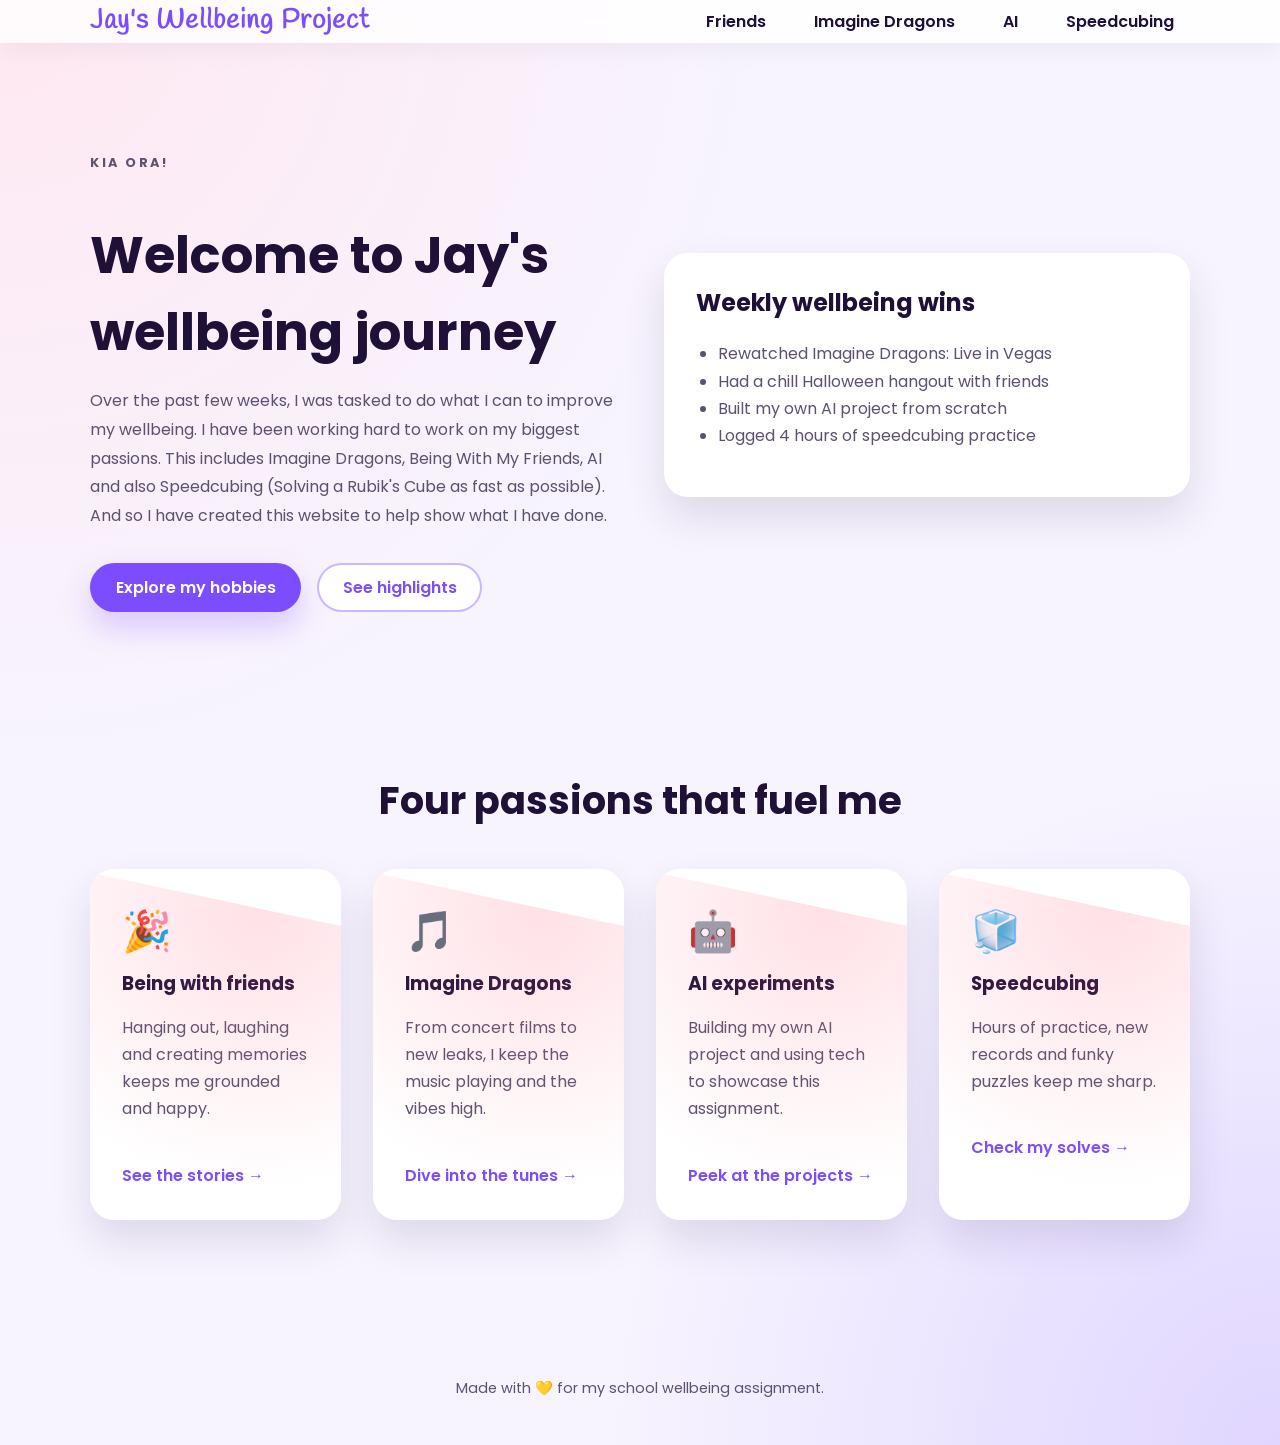
==== index.html @ 5866817c "Add multi-page wellbeing site for Jay's project" ====
<!DOCTYPE html>
<html lang="en">
  <head>
    <meta charset="UTF-8" />
    <meta name="viewport" content="width=device-width, initial-scale=1.0" />
    <title>Jay's Wellbeing Project</title>
    <link rel="preconnect" href="https://fonts.googleapis.com" />
    <link rel="preconnect" href="https://fonts.gstatic.com" crossorigin />
    <link
      href="https://fonts.googleapis.com/css2?family=Poppins:wght@300;400;600;700&family=Handlee&display=swap"
      rel="stylesheet"
    />
    <link rel="stylesheet" href="styles.css" />
  </head>
  <body>
    <header class="site-header">
      <div class="container flex-between">
        <a class="logo" href="index.html">Jay's Wellbeing Project</a>
        <nav class="main-nav">
          <a href="friends.html">Friends</a>
          <a href="imagine-dragons.html">Imagine Dragons</a>
          <a href="ai.html">AI</a>
          <a href="speedcubing.html">Speedcubing</a>
        </nav>
      </div>
    </header>

    <main>
      <section class="hero">
        <div class="container hero-content">
          <div class="hero-text">
            <p class="eyebrow">Kia ora!</p>
            <h1>Welcome to Jay's wellbeing journey</h1>
            <p>
              Over the past few weeks, I was tasked to do what I can to improve my
              wellbeing. I have been working hard to work on my biggest passions.
              This includes Imagine Dragons, Being With My Friends, AI and also
              Speedcubing (Solving a Rubik's Cube as fast as possible). And so I
              have created this website to help show what I have done.
            </p>
            <div class="hero-buttons">
              <a class="btn" href="friends.html">Explore my hobbies</a>
              <a class="btn secondary" href="#hobby-grid">See highlights</a>
            </div>
          </div>
          <div class="hero-card">
            <h2>Weekly wellbeing wins</h2>
            <ul>
              <li>Rewatched Imagine Dragons: Live in Vegas</li>
              <li>Had a chill Halloween hangout with friends</li>
              <li>Built my own AI project from scratch</li>
              <li>Logged 4 hours of speedcubing practice</li>
            </ul>
          </div>
        </div>
      </section>

      <section id="hobby-grid" class="hobby-grid">
        <div class="container">
          <h2>Four passions that fuel me</h2>
          <div class="grid">
            <a class="hobby-card" href="friends.html">
              <div class="emoji">🎉</div>
              <h3>Being with friends</h3>
              <p>
                Hanging out, laughing and creating memories keeps me grounded and
                happy.
              </p>
              <span class="link">See the stories →</span>
            </a>
            <a class="hobby-card" href="imagine-dragons.html">
              <div class="emoji">🎵</div>
              <h3>Imagine Dragons</h3>
              <p>
                From concert films to new leaks, I keep the music playing and the
                vibes high.
              </p>
              <span class="link">Dive into the tunes →</span>
            </a>
            <a class="hobby-card" href="ai.html">
              <div class="emoji">🤖</div>
              <h3>AI experiments</h3>
              <p>
                Building my own AI project and using tech to showcase this
                assignment.
              </p>
              <span class="link">Peek at the projects →</span>
            </a>
            <a class="hobby-card" href="speedcubing.html">
              <div class="emoji">🧊</div>
              <h3>Speedcubing</h3>
              <p>
                Hours of practice, new records and funky puzzles keep me sharp.
              </p>
              <span class="link">Check my solves →</span>
            </a>
          </div>
        </div>
      </section>
    </main>

    <footer class="site-footer">
      <div class="container">
        <p>Made with 💛 for my school wellbeing assignment.</p>
      </div>
    </footer>
  </body>
</html>
---- styles.css ----
:root {
  --bg: #f7f4ff;
  --bg-alt: #ffffff;
  --accent: #7c4dff;
  --accent-2: #ff6584;
  --text: #1e1037;
  --muted: #5d5170;
  --shadow: 0 20px 40px rgba(43, 22, 75, 0.12);
}

* {
  box-sizing: border-box;
}

body {
  margin: 0;
  font-family: "Poppins", sans-serif;
  color: var(--text);
  background: radial-gradient(circle at top left, #ffe8f1, transparent 40%),
    radial-gradient(circle at bottom right, #e0d6ff, transparent 35%), var(--bg);
  min-height: 100vh;
}

a {
  color: inherit;
  text-decoration: none;
}

a:hover,
a:focus {
  text-decoration: underline;
}

.container {
  width: min(1100px, 92vw);
  margin: 0 auto;
}

.flex-between {
  display: flex;
  justify-content: space-between;
  align-items: center;
  gap: 1.5rem;
}

.site-header {
  background: rgba(255, 255, 255, 0.8);
  backdrop-filter: blur(12px);
  position: sticky;
  top: 0;
  z-index: 10;
  box-shadow: 0 10px 20px rgba(30, 16, 55, 0.04);
}

.logo {
  font-family: "Handlee", cursive;
  font-size: 1.7rem;
  color: var(--accent);
  font-weight: 700;
  letter-spacing: 1px;
}

.main-nav {
  display: flex;
  gap: 1rem;
  font-weight: 600;
}

.main-nav a {
  padding: 0.55rem 1rem;
  border-radius: 999px;
  transition: all 0.2s ease;
}

.main-nav a:hover,
.main-nav a:focus {
  background: rgba(124, 77, 255, 0.15);
}

.main-nav a.active {
  background: var(--accent);
  color: white;
  box-shadow: 0 10px 20px rgba(124, 77, 255, 0.35);
}

.hero {
  padding: 6rem 0 4rem;
}

.hero-content {
  display: grid;
  gap: 3rem;
  grid-template-columns: repeat(auto-fit, minmax(280px, 1fr));
  align-items: center;
}

.hero-text h1 {
  font-size: clamp(2.5rem, 4vw, 3.5rem);
  margin-bottom: 1rem;
}

.eyebrow {
  text-transform: uppercase;
  letter-spacing: 0.2em;
  font-size: 0.8rem;
  color: var(--accent-2);
  font-weight: 700;
}

.hero-text p {
  line-height: 1.8;
  color: var(--muted);
}

.hero-buttons {
  display: flex;
  flex-wrap: wrap;
  gap: 1rem;
  margin-top: 2rem;
}

.btn {
  display: inline-flex;
  align-items: center;
  justify-content: center;
  padding: 0.75rem 1.6rem;
  border-radius: 999px;
  font-weight: 600;
  background: var(--accent);
  color: white;
  box-shadow: 0 15px 30px rgba(124, 77, 255, 0.25);
  transition: transform 0.2s ease, box-shadow 0.2s ease;
}

.btn.secondary {
  background: var(--bg-alt);
  color: var(--accent);
  box-shadow: inset 0 0 0 2px rgba(124, 77, 255, 0.4);
}

.btn:hover,
.btn:focus {
  transform: translateY(-2px);
  box-shadow: 0 20px 35px rgba(124, 77, 255, 0.28);
}

.hero-card {
  background: var(--bg-alt);
  padding: 2rem;
  border-radius: 24px;
  box-shadow: var(--shadow);
}

.hero-card h2 {
  margin-top: 0;
  font-size: 1.5rem;
}

.hero-card ul {
  padding-left: 1.4rem;
  color: var(--muted);
  line-height: 1.7;
}

.hobby-grid {
  padding: 4rem 0 6rem;
}

.hobby-grid h2 {
  text-align: center;
  margin-bottom: 2.5rem;
  font-size: clamp(2rem, 3vw, 2.5rem);
}

.hobby-grid .grid {
  display: grid;
  gap: 2rem;
  grid-template-columns: repeat(auto-fit, minmax(250px, 1fr));
}

.hobby-card {
  background: var(--bg-alt);
  padding: 2rem;
  border-radius: 24px;
  box-shadow: var(--shadow);
  position: relative;
  overflow: hidden;
  transition: transform 0.25s ease, box-shadow 0.25s ease;
}

.hobby-card::after {
  content: "";
  position: absolute;
  inset: auto -30% -30% -30%;
  height: 120%;
  background: radial-gradient(circle at top, rgba(255, 101, 132, 0.2), transparent 60%);
  transform: rotate(12deg);
}

.hobby-card:hover,
.hobby-card:focus {
  transform: translateY(-8px);
  box-shadow: 0 25px 45px rgba(30, 16, 55, 0.15);
}

.hobby-card h3 {
  margin: 0.5rem 0;
}

.hobby-card p {
  color: var(--muted);
  line-height: 1.7;
}

.hobby-card .link {
  display: inline-block;
  margin-top: 1.5rem;
  font-weight: 600;
  color: var(--accent);
}

.hobby-card .emoji {
  font-size: 2.5rem;
}

.site-footer {
  padding: 3rem 0 2rem;
  text-align: center;
  color: var(--muted);
  font-size: 0.9rem;
}

.page {
  padding-bottom: 4rem;
}

.page-hero {
  padding: 5rem 0 3rem;
  text-align: center;
}

.page-hero h1 {
  font-size: clamp(2.2rem, 3.5vw, 3rem);
  margin-bottom: 1rem;
}

.page-hero p {
  color: var(--muted);
  line-height: 1.8;
}

.page .narrow {
  max-width: 720px;
}

.card-grid .grid {
  display: grid;
  gap: 2rem;
  grid-template-columns: repeat(auto-fit, minmax(260px, 1fr));
}

.story-card {
  background: var(--bg-alt);
  padding: 2.2rem;
  border-radius: 24px;
  box-shadow: var(--shadow);
  position: relative;
  overflow: hidden;
}

.story-card::before {
  content: "";
  position: absolute;
  inset: -30% -40% auto -40%;
  height: 70%;
  background: radial-gradient(circle at top left, rgba(124, 77, 255, 0.2), transparent 70%);
  transform: rotate(-8deg);
}

.story-card h2 {
  margin-top: 0.4rem;
  font-size: 1.4rem;
}

.story-card p {
  position: relative;
  color: var(--muted);
  line-height: 1.75;
}

.card-tag {
  position: relative;
  display: inline-flex;
  padding: 0.35rem 0.9rem;
  border-radius: 999px;
  font-size: 0.75rem;
  text-transform: uppercase;
  letter-spacing: 0.14em;
  font-weight: 700;
  background: rgba(255, 101, 132, 0.12);
  color: var(--accent-2);
}

.card-footnote {
  font-style: italic;
  color: #a084c7;
  margin-top: 1rem;
}

@media (max-width: 720px) {
  .flex-between {
    flex-direction: column;
    align-items: flex-start;
  }

  .main-nav {
    width: 100%;
    justify-content: space-between;
    flex-wrap: wrap;
  }

  .hero {
    padding-top: 5rem;
  }
}
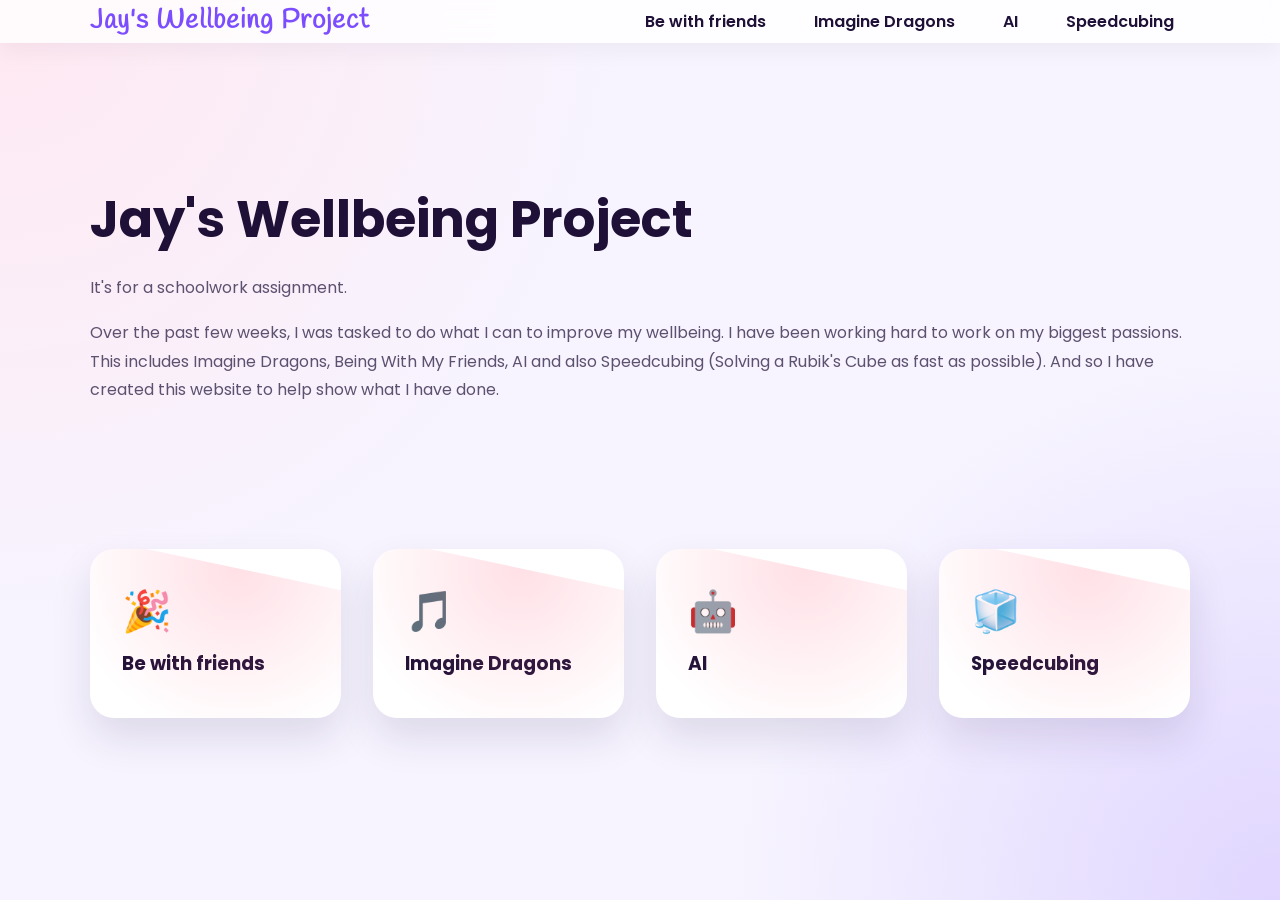
==== commit 798aada7: "Use exact user wording across wellbeing pages" ====
--- a/index.html
+++ b/index.html
@@ -17,7 +17,7 @@
       <div class="container flex-between">
         <a class="logo" href="index.html">Jay's Wellbeing Project</a>
         <nav class="main-nav">
-          <a href="friends.html">Friends</a>
+          <a href="friends.html">Be with friends</a>
           <a href="imagine-dragons.html">Imagine Dragons</a>
           <a href="ai.html">AI</a>
           <a href="speedcubing.html">Speedcubing</a>
@@ -29,8 +29,8 @@
       <section class="hero">
         <div class="container hero-content">
           <div class="hero-text">
-            <p class="eyebrow">Kia ora!</p>
-            <h1>Welcome to Jay's wellbeing journey</h1>
+            <h1>Jay's Wellbeing Project</h1>
+            <p>It's for a schoolwork assignment.</p>
             <p>
               Over the past few weeks, I was tasked to do what I can to improve my
               wellbeing. I have been working hard to work on my biggest passions.
@@ -38,71 +38,33 @@
               Speedcubing (Solving a Rubik's Cube as fast as possible). And so I
               have created this website to help show what I have done.
             </p>
-            <div class="hero-buttons">
-              <a class="btn" href="friends.html">Explore my hobbies</a>
-              <a class="btn secondary" href="#hobby-grid">See highlights</a>
-            </div>
-          </div>
-          <div class="hero-card">
-            <h2>Weekly wellbeing wins</h2>
-            <ul>
-              <li>Rewatched Imagine Dragons: Live in Vegas</li>
-              <li>Had a chill Halloween hangout with friends</li>
-              <li>Built my own AI project from scratch</li>
-              <li>Logged 4 hours of speedcubing practice</li>
-            </ul>
           </div>
         </div>
       </section>
 
       <section id="hobby-grid" class="hobby-grid">
         <div class="container">
-          <h2>Four passions that fuel me</h2>
           <div class="grid">
             <a class="hobby-card" href="friends.html">
               <div class="emoji">🎉</div>
-              <h3>Being with friends</h3>
-              <p>
-                Hanging out, laughing and creating memories keeps me grounded and
-                happy.
-              </p>
-              <span class="link">See the stories →</span>
+              <h3>Be with friends</h3>
             </a>
             <a class="hobby-card" href="imagine-dragons.html">
               <div class="emoji">🎵</div>
               <h3>Imagine Dragons</h3>
-              <p>
-                From concert films to new leaks, I keep the music playing and the
-                vibes high.
-              </p>
-              <span class="link">Dive into the tunes →</span>
             </a>
             <a class="hobby-card" href="ai.html">
               <div class="emoji">🤖</div>
-              <h3>AI experiments</h3>
-              <p>
-                Building my own AI project and using tech to showcase this
-                assignment.
-              </p>
-              <span class="link">Peek at the projects →</span>
+              <h3>AI</h3>
             </a>
             <a class="hobby-card" href="speedcubing.html">
               <div class="emoji">🧊</div>
               <h3>Speedcubing</h3>
-              <p>
-                Hours of practice, new records and funky puzzles keep me sharp.
-              </p>
-              <span class="link">Check my solves →</span>
             </a>
           </div>
         </div>
       </section>
     </main>
 
-    <footer class="site-footer">
-      <div class="container">
-        <p>Made with 💛 for my school wellbeing assignment.</p>
-      </div>
-    </footer>
   </body>
 </html>
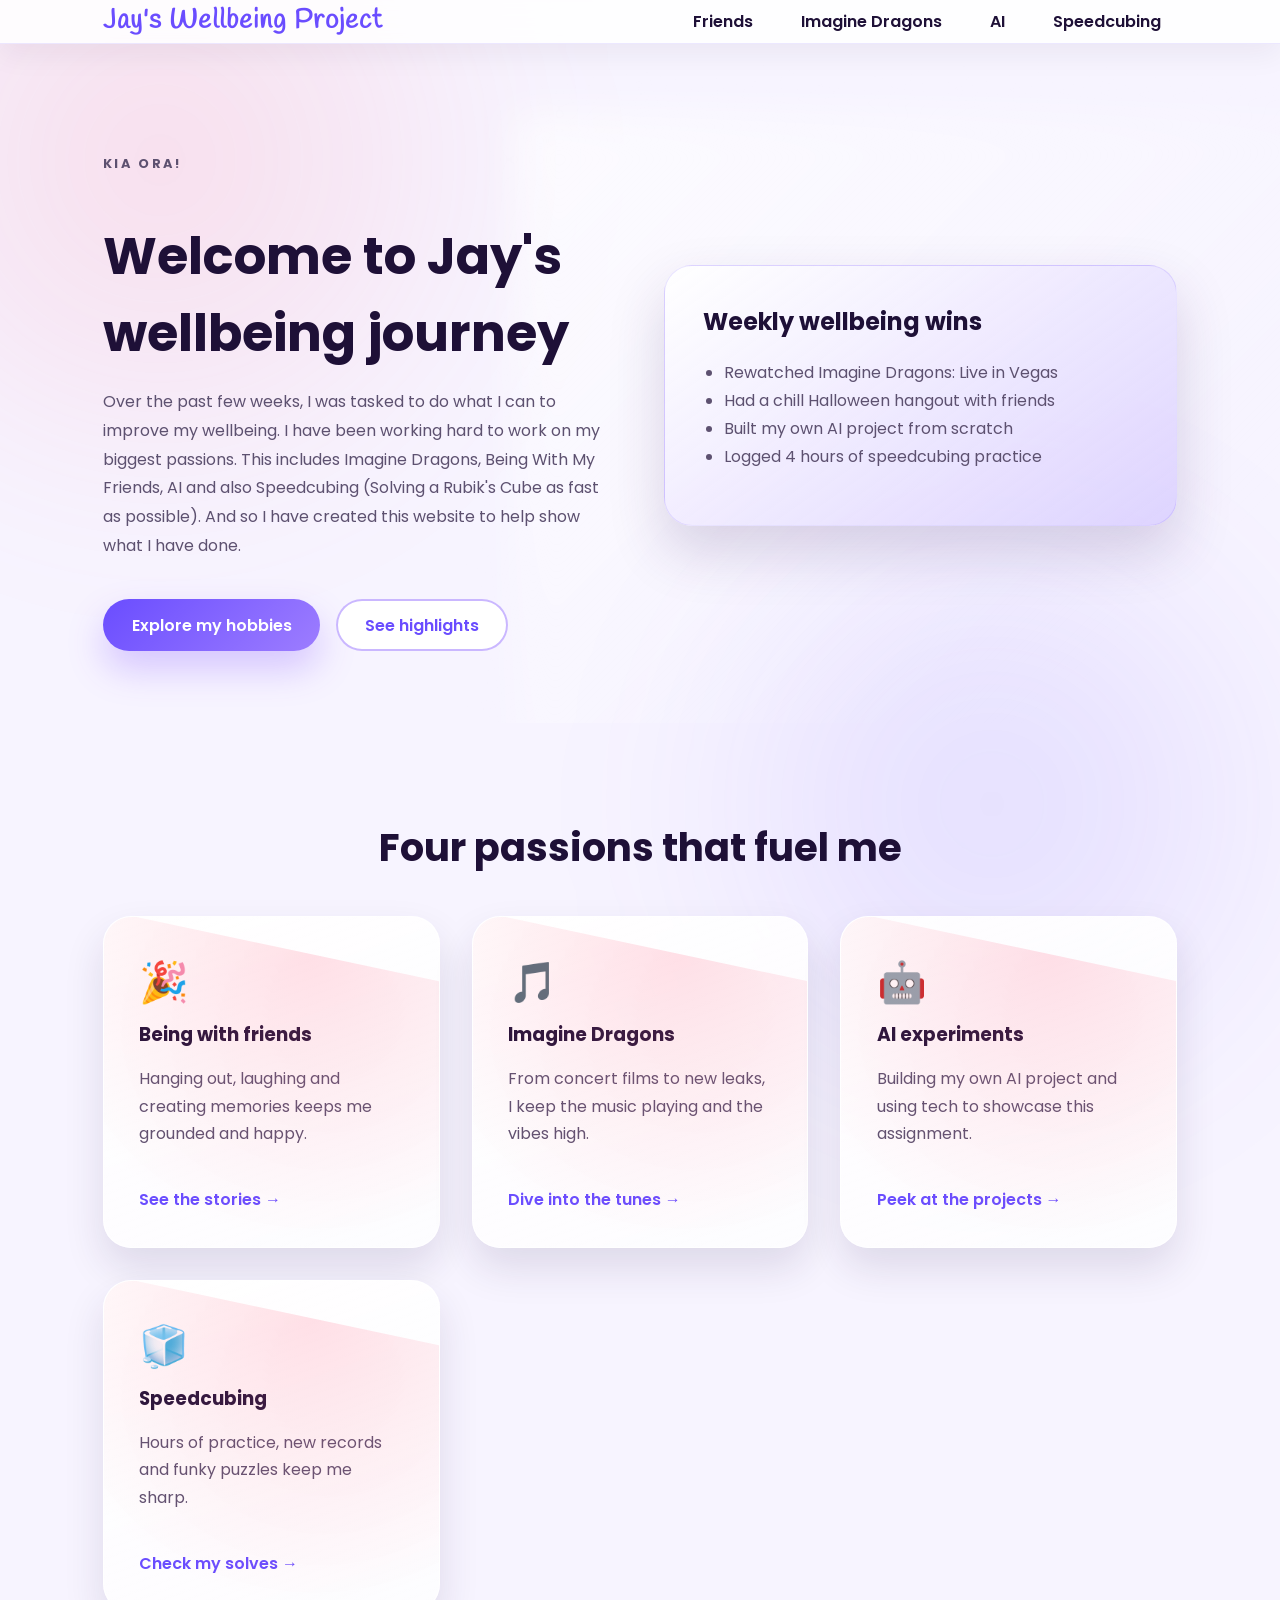
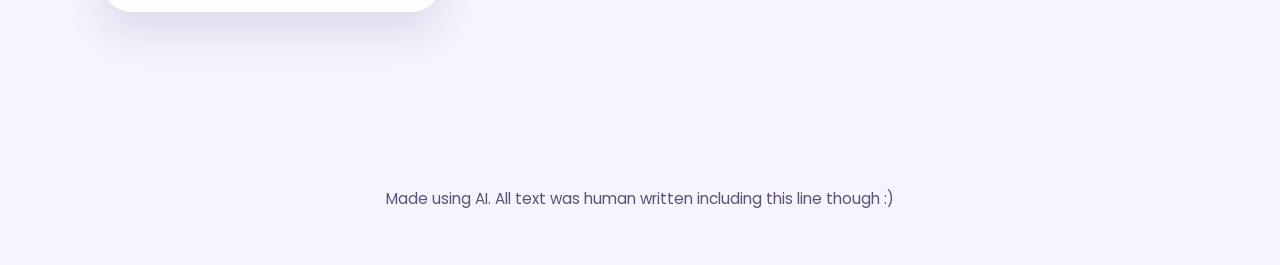
==== commit ecacb3e7: "Refresh styling and improve AI card layout" ====
--- a/index.html
+++ b/index.html
@@ -17,7 +17,7 @@
       <div class="container flex-between">
         <a class="logo" href="index.html">Jay's Wellbeing Project</a>
         <nav class="main-nav">
-          <a href="friends.html">Be with friends</a>
+          <a href="friends.html">Friends</a>
           <a href="imagine-dragons.html">Imagine Dragons</a>
           <a href="ai.html">AI</a>
           <a href="speedcubing.html">Speedcubing</a>
@@ -29,8 +29,8 @@
       <section class="hero">
         <div class="container hero-content">
           <div class="hero-text">
-            <h1>Jay's Wellbeing Project</h1>
-            <p>It's for a schoolwork assignment.</p>
+            <p class="eyebrow">Kia ora!</p>
+            <h1>Welcome to Jay's wellbeing journey</h1>
             <p>
               Over the past few weeks, I was tasked to do what I can to improve my
               wellbeing. I have been working hard to work on my biggest passions.
@@ -38,33 +38,73 @@
               Speedcubing (Solving a Rubik's Cube as fast as possible). And so I
               have created this website to help show what I have done.
             </p>
+            <div class="hero-buttons">
+              <a class="btn" href="friends.html">Explore my hobbies</a>
+              <a class="btn secondary" href="#hobby-grid">See highlights</a>
+            </div>
+          </div>
+          <div class="hero-card">
+            <h2>Weekly wellbeing wins</h2>
+            <ul>
+              <li>Rewatched Imagine Dragons: Live in Vegas</li>
+              <li>Had a chill Halloween hangout with friends</li>
+              <li>Built my own AI project from scratch</li>
+              <li>Logged 4 hours of speedcubing practice</li>
+            </ul>
           </div>
         </div>
       </section>
 
       <section id="hobby-grid" class="hobby-grid">
         <div class="container">
+          <h2>Four passions that fuel me</h2>
           <div class="grid">
             <a class="hobby-card" href="friends.html">
               <div class="emoji">🎉</div>
-              <h3>Be with friends</h3>
+              <h3>Being with friends</h3>
+              <p>
+                Hanging out, laughing and creating memories keeps me grounded and
+                happy.
+              </p>
+              <span class="link">See the stories →</span>
             </a>
             <a class="hobby-card" href="imagine-dragons.html">
               <div class="emoji">🎵</div>
               <h3>Imagine Dragons</h3>
+              <p>
+                From concert films to new leaks, I keep the music playing and the
+                vibes high.
+              </p>
+              <span class="link">Dive into the tunes →</span>
             </a>
             <a class="hobby-card" href="ai.html">
               <div class="emoji">🤖</div>
-              <h3>AI</h3>
+              <h3>AI experiments</h3>
+              <p>
+                Building my own AI project and using tech to showcase this
+                assignment.
+              </p>
+              <span class="link">Peek at the projects →</span>
             </a>
             <a class="hobby-card" href="speedcubing.html">
               <div class="emoji">🧊</div>
               <h3>Speedcubing</h3>
+              <p>
+                Hours of practice, new records and funky puzzles keep me sharp.
+              </p>
+              <span class="link">Check my solves →</span>
             </a>
           </div>
         </div>
       </section>
     </main>
 
+    <footer class="site-footer">
+      <div class="container">
+        <p>Made using AI. All text was human written including this line though :)</p>
+      </div>
+    </footer>
+
+    <script src="scripts.js"></script>
   </body>
 </html>
--- a/styles.css
+++ b/styles.css
@@ -1,11 +1,16 @@
+
 :root {
   --bg: #f7f4ff;
   --bg-alt: #ffffff;
-  --accent: #7c4dff;
+  --accent: #6a4dff;
+  --accent-soft: #d8ccff;
   --accent-2: #ff6584;
   --text: #1e1037;
   --muted: #5d5170;
+  --surface-border: rgba(106, 77, 255, 0.15);
   --shadow: 0 20px 40px rgba(43, 22, 75, 0.12);
+  --shadow-soft: 0 25px 55px rgba(65, 38, 105, 0.18);
+  --transition-snap: cubic-bezier(0.33, 1, 0.68, 1);
 }
 
 * {
@@ -16,9 +21,34 @@
   margin: 0;
   font-family: "Poppins", sans-serif;
   color: var(--text);
-  background: radial-gradient(circle at top left, #ffe8f1, transparent 40%),
-    radial-gradient(circle at bottom right, #e0d6ff, transparent 35%), var(--bg);
+  background: var(--bg);
   min-height: 100vh;
+  -webkit-font-smoothing: antialiased;
+  position: relative;
+}
+
+body::before,
+body::after {
+  content: "";
+  position: fixed;
+  z-index: -1;
+  width: 65vmax;
+  height: 65vmax;
+  filter: blur(90px);
+  opacity: 0.5;
+  pointer-events: none;
+}
+
+body::before {
+  background: radial-gradient(circle, rgba(255, 101, 132, 0.35), transparent 65%);
+  top: -20vmax;
+  left: -20vmax;
+}
+
+body::after {
+  background: radial-gradient(circle, rgba(106, 77, 255, 0.3), transparent 60%);
+  bottom: -25vmax;
+  right: -10vmax;
 }
 
 a {
@@ -34,6 +64,11 @@
 .container {
   width: min(1100px, 92vw);
   margin: 0 auto;
+  padding-inline: clamp(0.5rem, 1vw, 1rem);
+}
+
+section {
+  scroll-margin-top: 6rem;
 }
 
 .flex-between {
@@ -44,12 +79,13 @@
 }
 
 .site-header {
-  background: rgba(255, 255, 255, 0.8);
-  backdrop-filter: blur(12px);
+  background: rgba(255, 255, 255, 0.85);
+  backdrop-filter: blur(16px);
   position: sticky;
   top: 0;
   z-index: 10;
-  box-shadow: 0 10px 20px rgba(30, 16, 55, 0.04);
+  box-shadow: 0 10px 30px rgba(30, 16, 55, 0.06);
+  border-bottom: 1px solid rgba(106, 77, 255, 0.12);
 }
 
 .logo {
@@ -69,12 +105,15 @@
 .main-nav a {
   padding: 0.55rem 1rem;
   border-radius: 999px;
-  transition: all 0.2s ease;
+  transition: background 0.25s var(--transition-snap),
+    color 0.25s var(--transition-snap),
+    transform 0.25s var(--transition-snap);
 }
 
 .main-nav a:hover,
 .main-nav a:focus {
   background: rgba(124, 77, 255, 0.15);
+  transform: translateY(-1px);
 }
 
 .main-nav a.active {
@@ -84,7 +123,18 @@
 }
 
 .hero {
-  padding: 6rem 0 4rem;
+  padding: 6rem 0 4.5rem;
+  position: relative;
+  overflow: hidden;
+}
+
+.hero::after {
+  content: "";
+  position: absolute;
+  inset: 10% -30% -40% 40%;
+  background: linear-gradient(135deg, rgba(255, 255, 255, 0.65), transparent 55%);
+  filter: blur(20px);
+  z-index: -1;
 }
 
 .hero-content {
@@ -116,20 +166,21 @@
   display: flex;
   flex-wrap: wrap;
   gap: 1rem;
-  margin-top: 2rem;
+  margin-top: 2.4rem;
 }
 
 .btn {
   display: inline-flex;
   align-items: center;
   justify-content: center;
-  padding: 0.75rem 1.6rem;
+  padding: 0.85rem 1.8rem;
   border-radius: 999px;
   font-weight: 600;
-  background: var(--accent);
+  background: linear-gradient(135deg, var(--accent), #9d7dff);
   color: white;
-  box-shadow: 0 15px 30px rgba(124, 77, 255, 0.25);
-  transition: transform 0.2s ease, box-shadow 0.2s ease;
+  box-shadow: 0 18px 36px rgba(124, 77, 255, 0.28);
+  transition: transform 0.25s var(--transition-snap),
+    box-shadow 0.25s var(--transition-snap);
 }
 
 .btn.secondary {
@@ -140,15 +191,16 @@
 
 .btn:hover,
 .btn:focus {
-  transform: translateY(-2px);
-  box-shadow: 0 20px 35px rgba(124, 77, 255, 0.28);
+  transform: translateY(-4px);
+  box-shadow: 0 24px 42px rgba(124, 77, 255, 0.32);
 }
 
 .hero-card {
-  background: var(--bg-alt);
-  padding: 2rem;
-  border-radius: 24px;
-  box-shadow: var(--shadow);
+  background: linear-gradient(145deg, rgba(255, 255, 255, 0.95), rgba(216, 204, 255, 0.8));
+  padding: 2.4rem;
+  border-radius: 28px;
+  box-shadow: var(--shadow-soft);
+  border: 1px solid var(--surface-border);
 }
 
 .hero-card h2 {
@@ -157,13 +209,13 @@
 }
 
 .hero-card ul {
-  padding-left: 1.4rem;
-  color: var(--muted);
-  line-height: 1.7;
+  padding-left: 1.3rem;
+  color: var(--muted);
+  line-height: 1.75;
 }
 
 .hobby-grid {
-  padding: 4rem 0 6rem;
+  padding: 4rem 0 6.5rem;
 }
 
 .hobby-grid h2 {
@@ -179,13 +231,15 @@
 }
 
 .hobby-card {
-  background: var(--bg-alt);
-  padding: 2rem;
-  border-radius: 24px;
+  background: linear-gradient(160deg, rgba(255, 255, 255, 0.95), rgba(255, 255, 255, 0.75));
+  padding: 2.2rem;
+  border-radius: 28px;
   box-shadow: var(--shadow);
   position: relative;
   overflow: hidden;
-  transition: transform 0.25s ease, box-shadow 0.25s ease;
+  transition: transform 0.3s var(--transition-snap),
+    box-shadow 0.3s var(--transition-snap);
+  border: 1px solid rgba(255, 255, 255, 0.8);
 }
 
 .hobby-card::after {
@@ -199,8 +253,8 @@
 
 .hobby-card:hover,
 .hobby-card:focus {
-  transform: translateY(-8px);
-  box-shadow: 0 25px 45px rgba(30, 16, 55, 0.15);
+  transform: translateY(-10px) scale(1.01);
+  box-shadow: 0 28px 50px rgba(30, 16, 55, 0.16);
 }
 
 .hobby-card h3 {
@@ -224,10 +278,10 @@
 }
 
 .site-footer {
-  padding: 3rem 0 2rem;
+  padding: 3.5rem 0 2.5rem;
   text-align: center;
   color: var(--muted);
-  font-size: 0.9rem;
+  font-size: 0.95rem;
 }
 
 .page {
@@ -255,37 +309,108 @@
 
 .card-grid .grid {
   display: grid;
-  gap: 2rem;
+  gap: 2.4rem;
   grid-template-columns: repeat(auto-fit, minmax(260px, 1fr));
 }
 
 .story-card {
-  background: var(--bg-alt);
-  padding: 2.2rem;
-  border-radius: 24px;
+  position: relative;
+  perspective: 1400px;
+  outline: none;
+  --story-card-height: clamp(320px, 55vw, 400px);
+  height: var(--story-card-height);
+  --card-back-font-min: 0.82;
+  --card-back-font-max: 1.05;
+}
+
+.story-card .card-inner {
+  position: relative;
+  width: 100%;
+  height: 100%;
+  transform-style: preserve-3d;
+  transition: transform 0.7s var(--transition-snap);
+}
+
+.story-card .card-face {
+  position: absolute;
+  inset: 0;
+  display: flex;
+  flex-direction: column;
+  align-items: center;
+  justify-content: center;
+  text-align: center;
+  padding: clamp(1.9rem, 1.5rem + 0.8vw, 2.5rem)
+    clamp(1.7rem, 1.3rem + 1vw, 2.4rem);
+  background: linear-gradient(160deg, rgba(255, 255, 255, 0.96), rgba(244, 238, 255, 0.82));
+  border-radius: 26px;
   box-shadow: var(--shadow);
-  position: relative;
+  border: 1px solid var(--surface-border);
+  backface-visibility: hidden;
   overflow: hidden;
 }
 
-.story-card::before {
+.story-card .card-face::before {
   content: "";
   position: absolute;
   inset: -30% -40% auto -40%;
   height: 70%;
-  background: radial-gradient(circle at top left, rgba(124, 77, 255, 0.2), transparent 70%);
+  background: radial-gradient(circle at top left, rgba(124, 77, 255, 0.18), transparent 70%);
   transform: rotate(-8deg);
-}
-
-.story-card h2 {
-  margin-top: 0.4rem;
-  font-size: 1.4rem;
-}
-
-.story-card p {
-  position: relative;
-  color: var(--muted);
-  line-height: 1.75;
+  pointer-events: none;
+}
+
+.story-card .card-face > * {
+  position: relative;
+  margin: 0;
+}
+
+.story-card .card-front h3 {
+  font-size: clamp(1.35rem, 1.1rem + 0.8vw, 1.75rem);
+}
+
+.story-card .card-back {
+  transform: rotateY(180deg);
+  align-items: stretch;
+  text-align: left;
+  justify-content: center;
+  font-size: var(--card-back-font, 1rem);
+  line-height: 1.6;
+  overflow: hidden;
+}
+
+.story-card .card-back p {
+  color: var(--muted);
+  text-align: left;
+  font-size: inherit;
+  overflow-wrap: anywhere;
+  text-wrap: pretty;
+}
+
+.story-card .card-back p + p {
+  margin-top: 1rem;
+}
+
+.story-card:hover .card-inner,
+.story-card:focus .card-inner,
+.story-card:focus-within .card-inner {
+  transform: rotateY(180deg);
+}
+
+.story-card:focus-visible .card-face {
+  box-shadow: var(--shadow), 0 0 0 3px rgba(124, 77, 255, 0.35);
+}
+
+.story-card .card-front,
+.story-card .card-back {
+  transform-style: preserve-3d;
+}
+
+.story-card .card-front {
+  position: relative;
+}
+
+.story-card .card-front {
+  font-weight: 600;
 }
 
 .card-tag {
